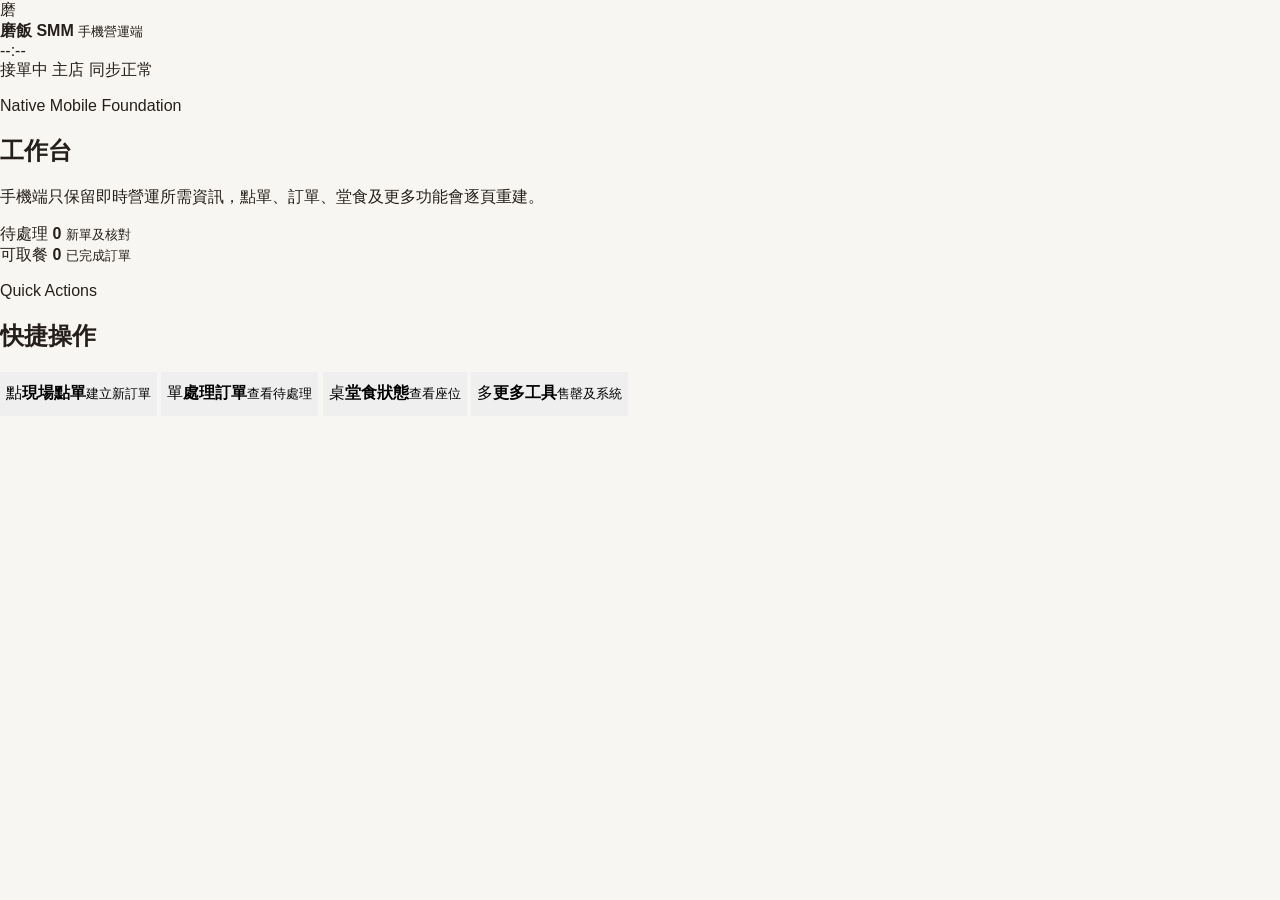
==== src-native/shells/smm/index.html @ 02ef28ce "feat: add native SMM mobile shell markup" ====
<!doctype html>
<html lang="zh-HK">
  <head>
    <meta charset="UTF-8" />
    <meta name="viewport" content="width=device-width,initial-scale=1,viewport-fit=cover" />
    <meta name="theme-color" content="#f8f6f2" />
    <title>磨飯 SMM｜Native Mobile</title>
    <link rel="stylesheet" href="../../design-system/tokens.css" />
    <link rel="stylesheet" href="../../design-system/reset.css" />
    <link rel="stylesheet" href="../../design-system/primitives.css" />
    <link rel="stylesheet" href="../../components/navigation.css" />
    <link rel="stylesheet" href="./shell.css" />
  </head>
  <body>
    <div class="smm-shell" data-shell="smm">
      <header class="smm-header" aria-label="全域狀態列">
        <div class="smm-header__topline">
          <div class="smm-brand" aria-label="磨飯 SMM">
            <span class="smm-brand__mark" aria-hidden="true">磨</span>
            <div>
              <strong>磨飯 SMM</strong>
              <small>手機營運端</small>
            </div>
          </div>
          <span class="smm-clock" data-role="clock" aria-live="off">--:--</span>
        </div>
        <div class="smm-status-row" aria-label="營運狀態">
          <span class="smm-status smm-status--online"><i aria-hidden="true"></i>接單中</span>
          <span class="smm-status">主店</span>
          <span class="smm-status">同步正常</span>
        </div>
      </header>

      <main class="smm-workspace" id="feature-slot" tabindex="-1">
        <section class="smm-dashboard" aria-labelledby="smm-dashboard-title">
          <div class="smm-dashboard__intro">
            <p class="smm-eyebrow">Native Mobile Foundation</p>
            <h1 id="smm-dashboard-title">工作台</h1>
            <p>手機端只保留即時營運所需資訊，點單、訂單、堂食及更多功能會逐頁重建。</p>
          </div>

          <div class="smm-metric-grid" aria-label="即時摘要">
            <article class="smm-metric">
              <span>待處理</span>
              <strong>0</strong>
              <small>新單及核對</small>
            </article>
            <article class="smm-metric">
              <span>可取餐</span>
              <strong>0</strong>
              <small>已完成訂單</small>
            </article>
          </div>

          <section class="smm-quick-section" aria-labelledby="smm-quick-title">
            <div class="smm-section-heading">
              <div>
                <p class="smm-eyebrow">Quick Actions</p>
                <h2 id="smm-quick-title">快捷操作</h2>
              </div>
            </div>
            <div class="smm-quick-grid">
              <button type="button" data-route-shortcut="order"><span>點</span><strong>現場點單</strong><small>建立新訂單</small></button>
              <button type="button" data-route-shortcut="orders"><span>單</span><strong>處理訂單</strong><small>查看待處理</small></button>
              <button type="button" data-route-shortcut="dine"><span>桌</span><strong>堂食狀態</strong><small>查看座位</small></button>
              <button type="button" data-route-shortcut="more"><span>多</span><strong>更多工具</strong><small>售罄及系統</small></button>
            </div>
          </section>
        </section>
      </main>

      <div id="navigation-slot"></div>
    </div>
    <script type="module" src="./shell.js"></script>
  </body>
</html>
---- src-native/design-system/tokens.css ----
:root {
  --mf-color-brand: #ef5218;
  --mf-color-brand-soft: #fff2e9;
  --mf-color-bg: #f8f6f2;
  --mf-color-surface: #ffffff;
  --mf-color-text: #251f1b;
  --mf-color-muted: #756b64;
  --mf-color-line: #e7dfd8;
  --mf-color-success: #39835a;
  --mf-color-danger: #cf4338;
  --mf-color-scrim: rgba(37, 31, 27, 0.42);

  --mf-font-family: -apple-system, BlinkMacSystemFont, "PingFang HK", "Noto Sans TC", "Microsoft JhengHei", sans-serif;
  --mf-font-size-xs: 12px;
  --mf-font-size-sm: 14px;
  --mf-font-size-md: 16px;
  --mf-font-size-lg: 20px;
  --mf-font-size-xl: 24px;

  --mf-space-1: 4px;
  --mf-space-2: 8px;
  --mf-space-3: 12px;
  --mf-space-4: 16px;
  --mf-space-5: 20px;
  --mf-space-6: 24px;

  --mf-radius-sm: 8px;
  --mf-radius-md: 12px;
  --mf-radius-lg: 16px;
  --mf-radius-pill: 999px;

  --mf-shadow-card: 0 8px 24px rgba(76, 46, 28, 0.12);
  --mf-shadow-dialog: 0 18px 48px rgba(76, 46, 28, 0.2);

  --mf-touch-target: 44px;
  --mf-smt-width: 1280px;
  --mf-smt-height: 800px;
  --mf-smt-header-height: 56px;
  --mf-smt-nav-height: 64px;

  --mf-layer-base: 0;
  --mf-layer-sticky: 10;
  --mf-layer-overlay: 20;
  --mf-layer-dialog: 30;
  --mf-layer-toast: 40;

  --mf-motion-fast: 120ms;
  --mf-motion-normal: 200ms;
  --mf-ease-standard: cubic-bezier(0.2, 0, 0, 1);
}
---- src-native/design-system/primitives.css ----
.mf-surface {
  background: var(--mf-color-surface);
  border: 1px solid var(--mf-color-line);
  border-radius: var(--mf-radius-lg);
}

.mf-button {
  display: inline-flex;
  align-items: center;
  justify-content: center;
  gap: var(--mf-space-2);
  min-height: var(--mf-touch-target);
  padding: 0 var(--mf-space-4);
  border: 1px solid var(--mf-color-line);
  border-radius: var(--mf-radius-md);
  background: var(--mf-color-surface);
  color: var(--mf-color-text);
  font-weight: 800;
}

.mf-button[data-variant="primary"] {
  border-color: var(--mf-color-brand);
  background: var(--mf-color-brand);
  color: #fff;
}

.mf-badge {
  display: inline-grid;
  min-width: 24px;
  min-height: 24px;
  place-items: center;
  padding: 0 6px;
  border-radius: var(--mf-radius-pill);
  background: var(--mf-color-danger);
  color: #fff;
  font-size: var(--mf-font-size-xs);
  font-weight: 800;
}

.mf-page-title {
  margin: 0;
  font-size: var(--mf-font-size-xl);
  line-height: 1.2;
}
---- src-native/components/navigation.css ----
.mf-navigation {
  min-width: 0;
  display: grid;
  background: var(--mf-color-surface);
  border-top: 1px solid var(--mf-color-line);
}

.mf-navigation__item {
  min-width: 0;
  display: grid;
  place-items: center;
  align-content: center;
  gap: var(--mf-space-1);
  padding: var(--mf-space-1) var(--mf-space-2);
  border: 1px solid transparent;
  border-radius: var(--mf-radius-md);
  background: transparent;
  color: var(--mf-color-muted);
}

.mf-navigation__mark {
  width: 28px;
  height: 28px;
  display: grid;
  place-items: center;
  border-radius: var(--mf-radius-sm);
  background: color-mix(in srgb, var(--mf-color-line) 56%, white);
  font-size: var(--mf-font-size-sm);
  font-weight: 900;
}

.mf-navigation__label {
  max-width: 100%;
  overflow: hidden;
  text-overflow: ellipsis;
  white-space: nowrap;
  font-size: var(--mf-font-size-sm);
}

.mf-navigation__item.is-active {
  background: var(--mf-color-brand-soft);
  border-color: color-mix(in srgb, var(--mf-color-brand) 28%, var(--mf-color-line));
  color: var(--mf-color-brand);
}

.mf-navigation__item.is-active .mf-navigation__mark {
  background: var(--mf-color-brand);
  color: var(--mf-color-surface);
}
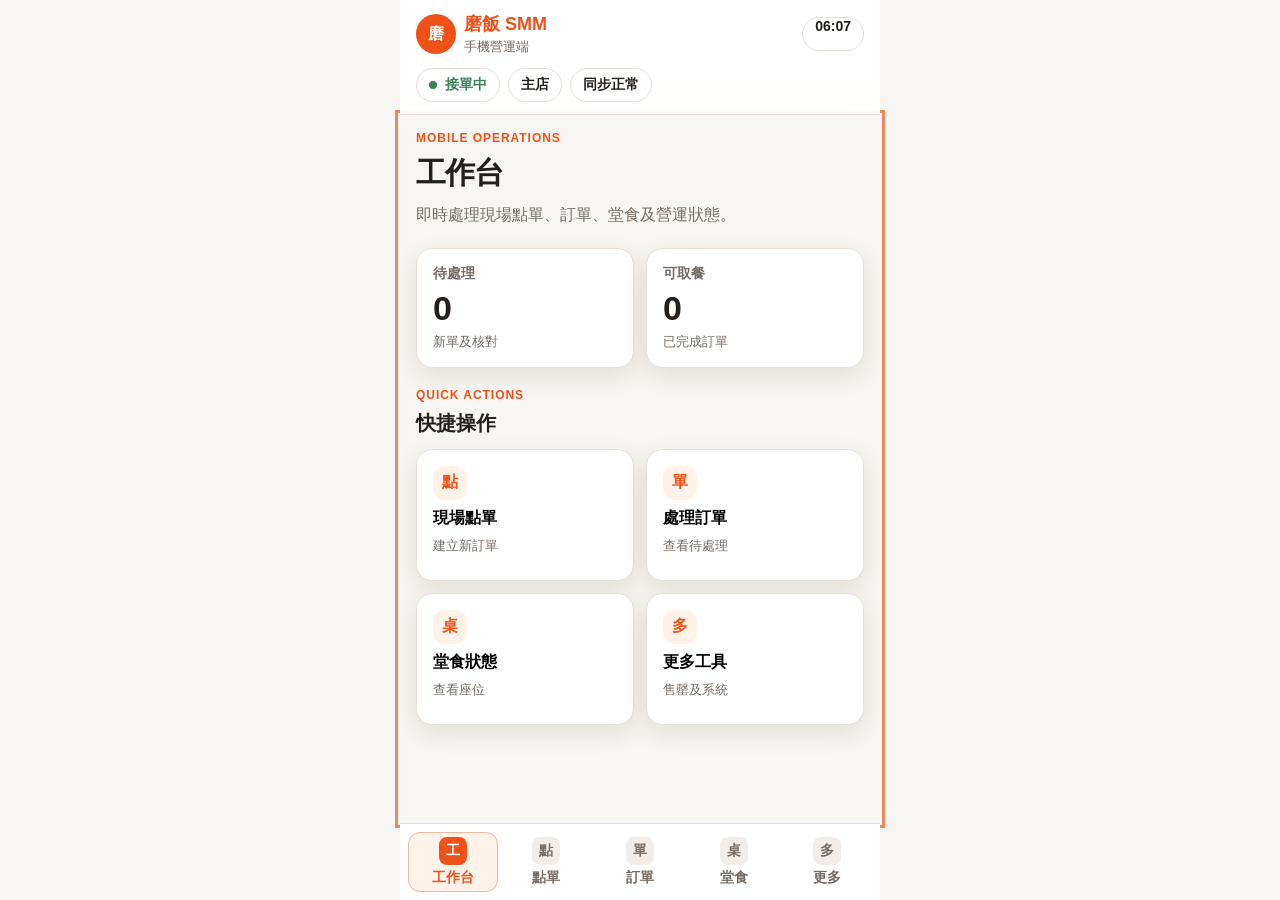
==== commit 88253fbf: "feat(smm): add mobile order screen" ====
--- a/src-native/shells/smm/index.html
+++ b/src-native/shells/smm/index.html
@@ -10,65 +10,34 @@
     <link rel="stylesheet" href="../../design-system/primitives.css" />
     <link rel="stylesheet" href="../../components/navigation.css" />
     <link rel="stylesheet" href="./shell.css" />
+    <link rel="stylesheet" href="./order.css" />
   </head>
   <body>
     <div class="smm-shell" data-shell="smm">
       <header class="smm-header" aria-label="全域狀態列">
         <div class="smm-header__topline">
-          <div class="smm-brand" aria-label="磨飯 SMM">
-            <span class="smm-brand__mark" aria-hidden="true">磨</span>
-            <div>
-              <strong>磨飯 SMM</strong>
-              <small>手機營運端</small>
-            </div>
-          </div>
-          <span class="smm-clock" data-role="clock" aria-live="off">--:--</span>
+          <div class="smm-brand"><span class="smm-brand__mark">磨</span><div><strong>磨飯 SMM</strong><small>手機營運端</small></div></div>
+          <span class="smm-clock" data-role="clock">--:--</span>
         </div>
-        <div class="smm-status-row" aria-label="營運狀態">
-          <span class="smm-status smm-status--online"><i aria-hidden="true"></i>接單中</span>
-          <span class="smm-status">主店</span>
-          <span class="smm-status">同步正常</span>
-        </div>
+        <div class="smm-status-row"><span class="smm-status smm-status--online"><i></i>接單中</span><span class="smm-status">主店</span><span class="smm-status">同步正常</span></div>
       </header>
 
       <main class="smm-workspace" id="feature-slot" tabindex="-1">
-        <section class="smm-dashboard" aria-labelledby="smm-dashboard-title">
-          <div class="smm-dashboard__intro">
-            <p class="smm-eyebrow">Native Mobile Foundation</p>
-            <h1 id="smm-dashboard-title">工作台</h1>
-            <p>手機端只保留即時營運所需資訊，點單、訂單、堂食及更多功能會逐頁重建。</p>
-          </div>
+        <section class="smm-dashboard" id="dashboard-view">
+          <div class="smm-dashboard__intro"><p class="smm-eyebrow">Mobile Operations</p><h1>工作台</h1><p>即時處理現場點單、訂單、堂食及營運狀態。</p></div>
+          <div class="smm-metric-grid"><article class="smm-metric"><span>待處理</span><strong>0</strong><small>新單及核對</small></article><article class="smm-metric"><span>可取餐</span><strong>0</strong><small>已完成訂單</small></article></div>
+          <section class="smm-quick-section"><div class="smm-section-heading"><div><p class="smm-eyebrow">Quick Actions</p><h2>快捷操作</h2></div></div><div class="smm-quick-grid"><button type="button" data-route-shortcut="order"><span>點</span><strong>現場點單</strong><small>建立新訂單</small></button><button type="button" data-route-shortcut="orders"><span>單</span><strong>處理訂單</strong><small>查看待處理</small></button><button type="button" data-route-shortcut="dine"><span>桌</span><strong>堂食狀態</strong><small>查看座位</small></button><button type="button" data-route-shortcut="more"><span>多</span><strong>更多工具</strong><small>售罄及系統</small></button></div></section>
+        </section>
 
-          <div class="smm-metric-grid" aria-label="即時摘要">
-            <article class="smm-metric">
-              <span>待處理</span>
-              <strong>0</strong>
-              <small>新單及核對</small>
-            </article>
-            <article class="smm-metric">
-              <span>可取餐</span>
-              <strong>0</strong>
-              <small>已完成訂單</small>
-            </article>
-          </div>
-
-          <section class="smm-quick-section" aria-labelledby="smm-quick-title">
-            <div class="smm-section-heading">
-              <div>
-                <p class="smm-eyebrow">Quick Actions</p>
-                <h2 id="smm-quick-title">快捷操作</h2>
-              </div>
-            </div>
-            <div class="smm-quick-grid">
-              <button type="button" data-route-shortcut="order"><span>點</span><strong>現場點單</strong><small>建立新訂單</small></button>
-              <button type="button" data-route-shortcut="orders"><span>單</span><strong>處理訂單</strong><small>查看待處理</small></button>
-              <button type="button" data-route-shortcut="dine"><span>桌</span><strong>堂食狀態</strong><small>查看座位</small></button>
-              <button type="button" data-route-shortcut="more"><span>多</span><strong>更多工具</strong><small>售罄及系統</small></button>
-            </div>
-          </section>
+        <section class="smm-order" id="order-view" hidden>
+          <header class="smm-order-header"><div><p>現場點單</p><h1>選擇餐點</h1></div><span>驗收資料</span></header>
+          <div class="smm-category-strip" id="mobile-category-list"></div>
+          <div class="smm-product-list" id="mobile-product-list"></div>
+          <section class="smm-cart-sheet" id="mobile-cart-items" hidden></section>
         </section>
       </main>
 
+      <aside class="smm-cart-bar" id="mobile-cart-bar" hidden><div><span id="mobile-cart-count">0 件餐點</span><strong id="mobile-cart-total">$0</strong></div><button type="button" id="mobile-cart-toggle">查看購物車</button></aside>
       <div id="navigation-slot"></div>
     </div>
     <script type="module" src="./shell.js"></script>
--- a/src-native/shells/smm/shell.css
+++ b/src-native/shells/smm/shell.css
@@ -0,0 +1,260 @@
+html,
+body {
+  width: 100%;
+  min-height: 100%;
+}
+
+body {
+  display: grid;
+  justify-items: center;
+}
+
+.smm-shell {
+  width: min(100%, 480px);
+  min-height: 100dvh;
+  display: grid;
+  grid-template-rows: auto minmax(0, 1fr) auto;
+  background: var(--mf-color-bg);
+  color: var(--mf-color-text);
+}
+
+.smm-header {
+  position: sticky;
+  top: 0;
+  z-index: var(--mf-layer-sticky);
+  display: grid;
+  gap: var(--mf-space-3);
+  padding: calc(env(safe-area-inset-top) + var(--mf-space-3)) var(--mf-space-4) var(--mf-space-3);
+  background: color-mix(in srgb, var(--mf-color-surface) 94%, transparent);
+  border-bottom: 1px solid var(--mf-color-line);
+  backdrop-filter: blur(18px);
+}
+
+.smm-header__topline,
+.smm-brand,
+.smm-status-row,
+.smm-status {
+  display: flex;
+  align-items: center;
+}
+
+.smm-header__topline {
+  justify-content: space-between;
+  gap: var(--mf-space-3);
+}
+
+.smm-brand {
+  min-width: 0;
+  gap: var(--mf-space-2);
+}
+
+.smm-brand__mark {
+  width: 40px;
+  height: 40px;
+  flex: 0 0 auto;
+  display: grid;
+  place-items: center;
+  border-radius: var(--mf-radius-pill);
+  background: var(--mf-color-brand);
+  color: var(--mf-color-surface);
+  font-weight: 900;
+}
+
+.smm-brand > div {
+  min-width: 0;
+  display: grid;
+  gap: 2px;
+}
+
+.smm-brand strong {
+  color: var(--mf-color-brand);
+  font-size: 18px;
+}
+
+.smm-brand small,
+.smm-dashboard__intro p:last-child,
+.smm-metric small,
+.smm-quick-grid small {
+  color: var(--mf-color-muted);
+}
+
+.smm-clock,
+.smm-status {
+  min-height: 34px;
+  padding: 0 var(--mf-space-3);
+  border: 1px solid var(--mf-color-line);
+  border-radius: var(--mf-radius-pill);
+  background: var(--mf-color-surface);
+  font-size: var(--mf-font-size-sm);
+  font-weight: 800;
+  white-space: nowrap;
+}
+
+.smm-status-row {
+  gap: var(--mf-space-2);
+  overflow-x: auto;
+  scrollbar-width: none;
+}
+
+.smm-status-row::-webkit-scrollbar {
+  display: none;
+}
+
+.smm-status {
+  gap: var(--mf-space-2);
+  flex: 0 0 auto;
+}
+
+.smm-status i {
+  width: 8px;
+  height: 8px;
+  border-radius: var(--mf-radius-pill);
+  background: var(--mf-color-success);
+}
+
+.smm-status--online {
+  color: var(--mf-color-success);
+}
+
+.smm-workspace {
+  min-width: 0;
+  min-height: 0;
+  padding: var(--mf-space-4);
+  overflow-y: auto;
+}
+
+.smm-dashboard {
+  display: grid;
+  gap: var(--mf-space-5);
+  padding-bottom: var(--mf-space-6);
+}
+
+.smm-dashboard__intro,
+.smm-section-heading > div {
+  display: grid;
+  gap: var(--mf-space-2);
+}
+
+.smm-dashboard h1,
+.smm-dashboard h2,
+.smm-dashboard p {
+  margin: 0;
+}
+
+.smm-dashboard h1 {
+  font-size: 30px;
+  letter-spacing: -0.04em;
+}
+
+.smm-dashboard h2 {
+  font-size: var(--mf-font-size-lg);
+}
+
+.smm-dashboard__intro p:last-child {
+  line-height: 1.6;
+}
+
+.smm-eyebrow {
+  color: var(--mf-color-brand);
+  font-size: var(--mf-font-size-xs);
+  font-weight: 900;
+  letter-spacing: 0.08em;
+  text-transform: uppercase;
+}
+
+.smm-metric-grid,
+.smm-quick-grid {
+  display: grid;
+  grid-template-columns: repeat(2, minmax(0, 1fr));
+  gap: var(--mf-space-3);
+}
+
+.smm-metric,
+.smm-quick-grid button {
+  min-width: 0;
+  border: 1px solid var(--mf-color-line);
+  border-radius: var(--mf-radius-lg);
+  background: var(--mf-color-surface);
+  box-shadow: var(--mf-shadow-card);
+}
+
+.smm-metric {
+  display: grid;
+  gap: var(--mf-space-2);
+  padding: var(--mf-space-4);
+}
+
+.smm-metric > span {
+  color: var(--mf-color-muted);
+  font-size: var(--mf-font-size-sm);
+  font-weight: 800;
+}
+
+.smm-metric strong {
+  font-size: 34px;
+  line-height: 1;
+}
+
+.smm-quick-section {
+  display: grid;
+  gap: var(--mf-space-3);
+}
+
+.smm-quick-grid button {
+  min-height: 132px;
+  display: grid;
+  justify-items: start;
+  align-content: start;
+  gap: var(--mf-space-2);
+  padding: var(--mf-space-4);
+  text-align: left;
+}
+
+.smm-quick-grid button > span {
+  width: 34px;
+  height: 34px;
+  display: grid;
+  place-items: center;
+  border-radius: var(--mf-radius-md);
+  background: var(--mf-color-brand-soft);
+  color: var(--mf-color-brand);
+  font-weight: 900;
+}
+
+.smm-quick-grid button strong {
+  font-size: var(--mf-font-size-md);
+}
+
+#navigation-slot {
+  position: sticky;
+  bottom: 0;
+  z-index: var(--mf-layer-sticky);
+  background: var(--mf-color-surface);
+  padding-bottom: env(safe-area-inset-bottom);
+}
+
+.smm-navigation {
+  grid-template-columns: repeat(5, minmax(0, 1fr));
+  gap: var(--mf-space-1);
+  padding: var(--mf-space-2) var(--mf-space-2);
+}
+
+.smm-navigation .mf-navigation__item {
+  min-height: 58px;
+}
+
+@media (max-width: 360px) {
+  .smm-workspace {
+    padding-inline: var(--mf-space-3);
+  }
+
+  .smm-metric-grid,
+  .smm-quick-grid {
+    gap: var(--mf-space-2);
+  }
+
+  .smm-quick-grid button {
+    min-height: 124px;
+    padding: var(--mf-space-3);
+  }
+}
--- a/src-native/shells/smm/order.css
+++ b/src-native/shells/smm/order.css
@@ -0,0 +1 @@
+.smm-order{display:grid;gap:14px;padding-bottom:92px}.smm-order[hidden],.smm-dashboard[hidden]{display:none}.smm-order-header{display:flex;align-items:flex-end;justify-content:space-between;gap:12px}.smm-order-header p,.smm-order-header h1{margin:0}.smm-order-header p{color:var(--mf-color-brand);font-size:12px;font-weight:900}.smm-order-header h1{margin-top:3px;font-size:28px}.smm-order-header span{padding:7px 10px;border-radius:999px;background:#fff7cc;color:#6d5700;font-size:11px;font-weight:900}.smm-category-strip{display:flex;gap:8px;overflow-x:auto;scrollbar-width:none}.smm-category-strip::-webkit-scrollbar{display:none}.smm-category{flex:0 0 auto;min-height:42px;padding:0 16px;border-radius:999px;background:#fff;border:1px solid var(--mf-color-line);color:var(--mf-color-muted);font-weight:900}.smm-category.is-active{background:var(--mf-color-brand);border-color:var(--mf-color-brand);color:#fff}.smm-product-list{display:grid;gap:10px}.smm-product-card{min-height:108px;display:grid;grid-template-columns:minmax(0,1fr) auto;gap:12px;padding:14px;border:1px solid var(--mf-color-line);border-radius:16px;background:#fff;text-align:left;box-shadow:var(--mf-shadow-card)}.smm-product-card div{display:grid;align-content:start;gap:6px}.smm-product-card .badge{justify-self:start;padding:4px 8px;border-radius:999px;background:var(--mf-color-brand-soft);color:var(--mf-color-brand);font-size:10px;font-weight:900}.smm-product-card strong{font-size:17px}.smm-product-card small{color:var(--mf-color-muted);line-height:1.4}.smm-product-card b{align-self:center;color:var(--mf-color-brand);font-size:23px}.smm-cart-bar{position:fixed;left:50%;bottom:calc(76px + env(safe-area-inset-bottom));z-index:var(--mf-layer-sticky);width:min(calc(100% - 24px),456px);min-height:58px;display:grid;grid-template-columns:minmax(0,1fr) auto;align-items:center;gap:12px;padding:8px 10px 8px 16px;border-radius:18px;background:#251f1b;color:#fff;box-shadow:0 16px 36px rgba(0,0,0,.28);transform:translateX(-50%)}.smm-cart-bar[hidden]{display:none}.smm-cart-bar span,.smm-cart-bar strong{display:block}.smm-cart-bar span{font-size:12px;color:#d6ccc4}.smm-cart-bar strong{margin-top:2px;font-size:20px}.smm-cart-bar button{min-height:42px;padding:0 16px;border-radius:12px;background:var(--mf-color-brand);color:#fff;font-weight:900}.smm-cart-sheet{display:grid;gap:10px;padding:12px;border:1px solid var(--mf-color-line);border-radius:16px;background:#fff}.smm-cart-row{display:grid;grid-template-columns:minmax(0,1fr) auto;gap:10px;padding-bottom:10px;border-bottom:1px solid var(--mf-color-line)}.smm-cart-row:last-child{padding-bottom:0;border-bottom:0}.smm-cart-row small{display:block;margin-top:3px;color:var(--mf-color-muted)}.smm-qty{display:grid;grid-template-columns:34px 28px 34px;align-items:center;text-align:center}.smm-qty button{min-width:34px;min-height:34px;border-radius:10px;background:var(--mf-color-brand-soft);color:var(--mf-color-brand);font-size:19px;font-weight:900}
